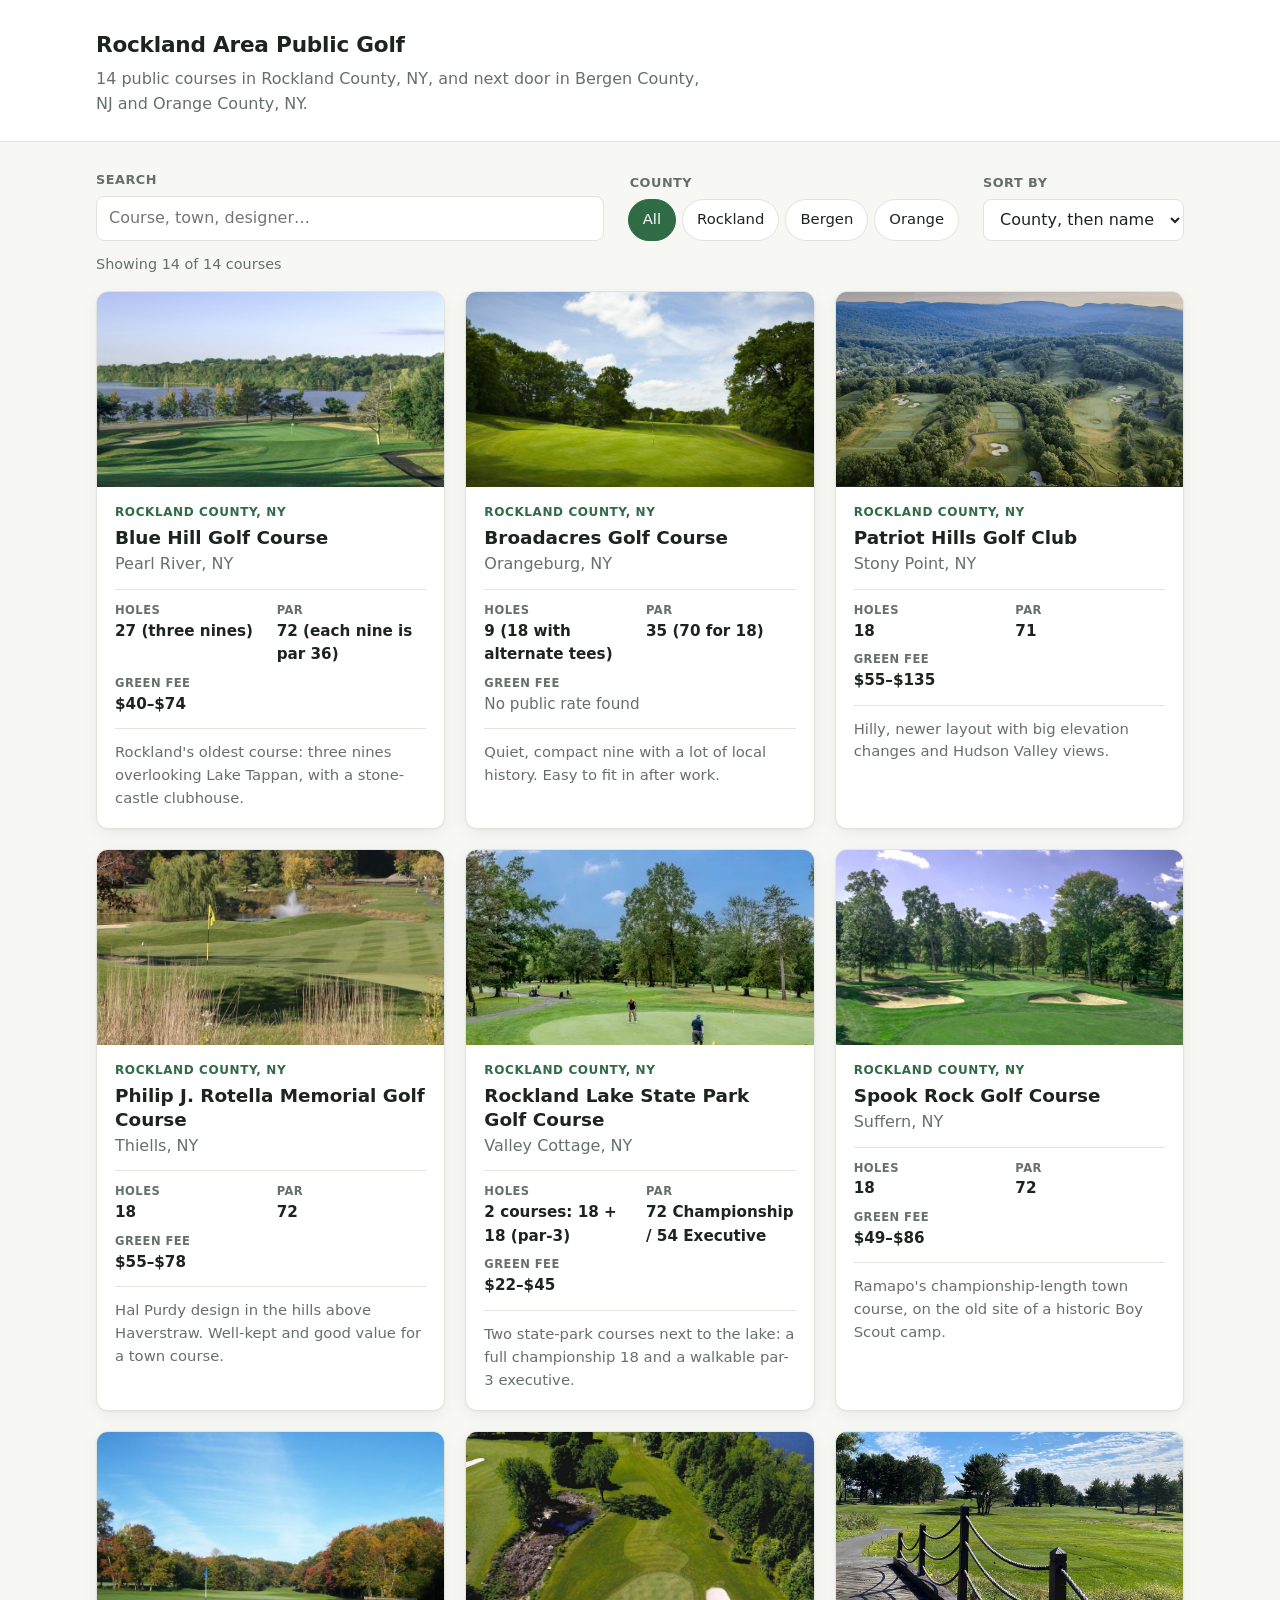
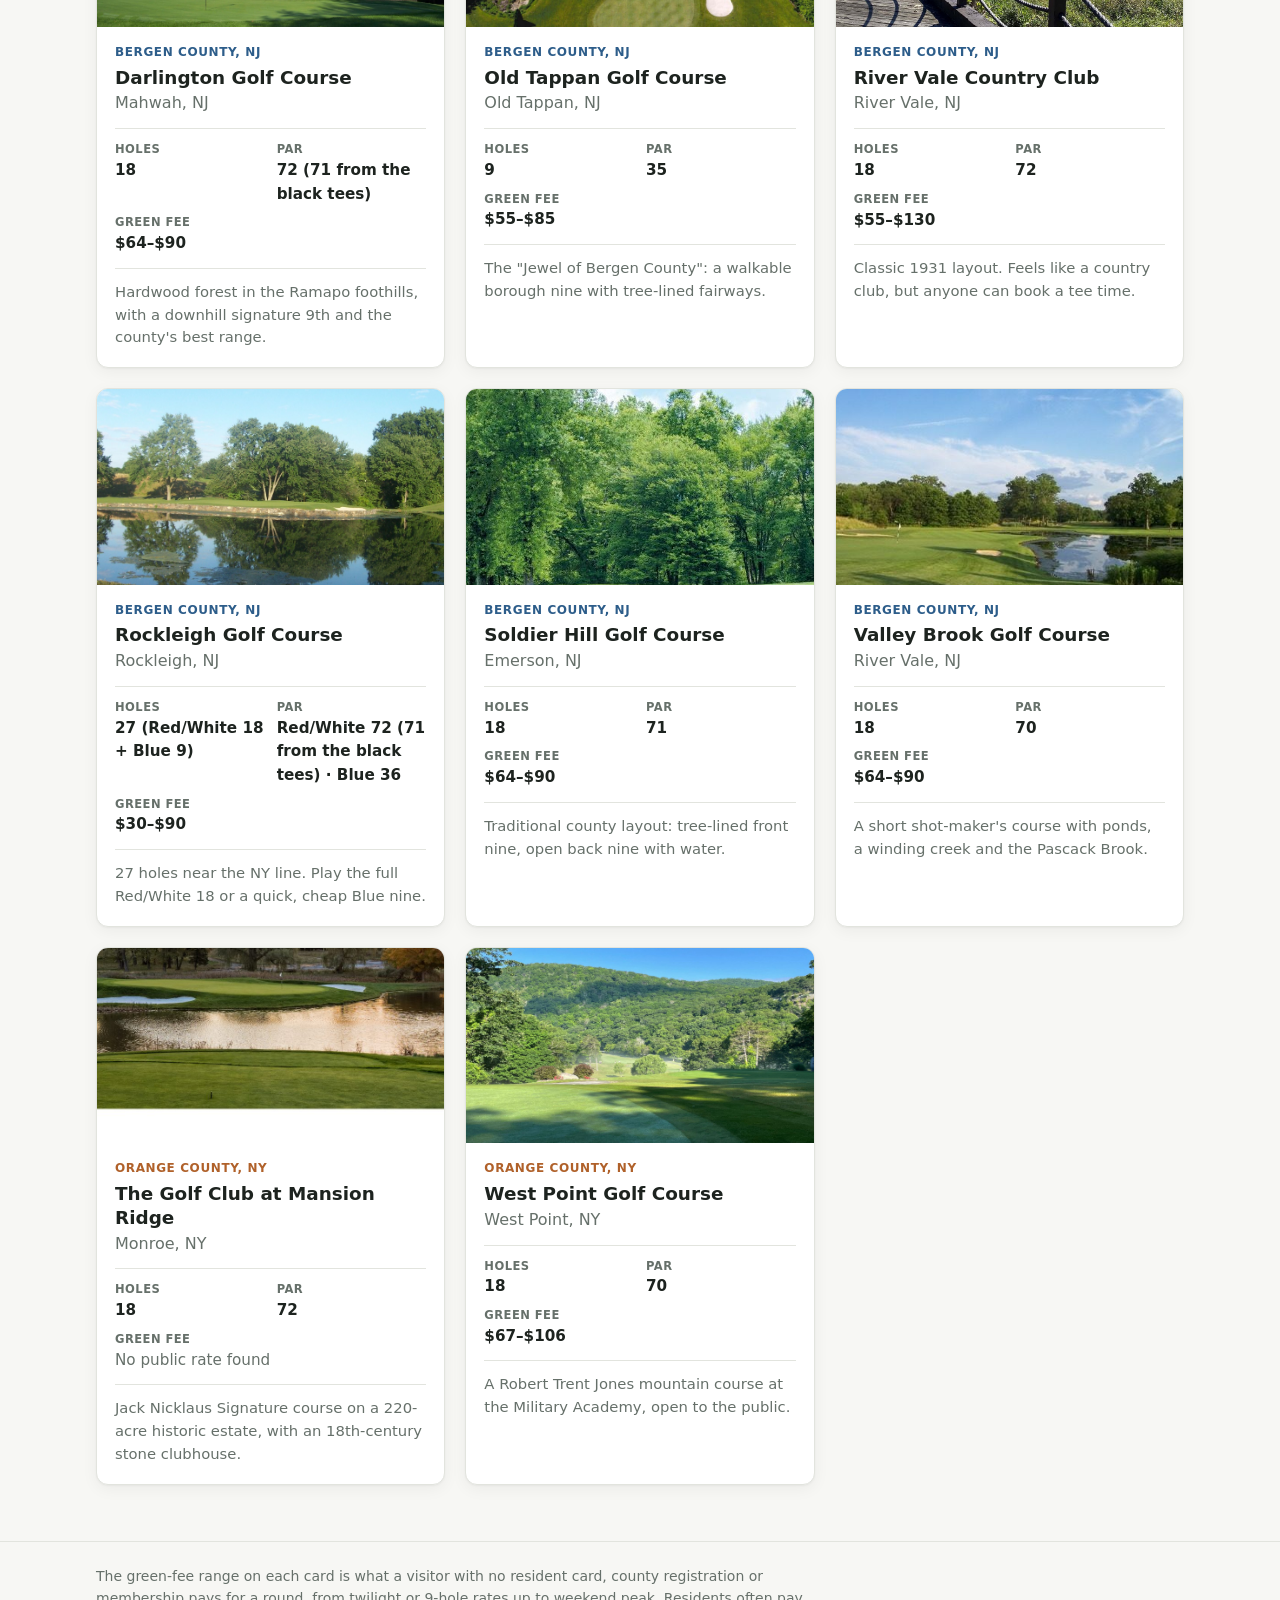
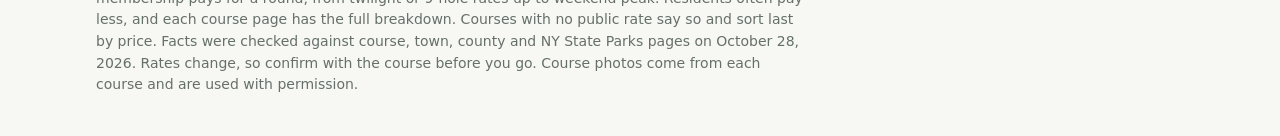
==== index.html @ 6b773caf "Add Rockland area public golf directory Static site (HTML, CSS, JS) listing 14 public golf courses i" ====
<!doctype html>
<html lang="en">
<head>
  <meta charset="utf-8">
  <meta name="viewport" content="width=device-width, initial-scale=1">
  <title>Rockland Area Public Golf</title>
  <meta name="description" content="A directory of 14 public golf courses in and around Rockland County, NY, including nearby Bergen County, NJ and Orange County, NY.">
  <link rel="stylesheet" href="css/styles.css">
</head>
<body>
  <header class="site-header">
    <div class="wrap">
      <a class="brand" href="index.html">Rockland Area Public Golf</a>
      <p class="tagline">14 public courses in Rockland County, NY, and next door in Bergen County, NJ and Orange County, NY.</p>
    </div>
  </header>

  <main class="wrap">
    <section class="controls" aria-label="Filter and sort courses">
      <div class="control control--search">
        <label for="search">Search</label>
        <input id="search" type="search" placeholder="Course, town, designer…" autocomplete="off">
      </div>

      <fieldset class="control control--county">
        <legend>County</legend>
        <div class="chips" id="county-chips">
          <button type="button" class="chip is-active" data-county="All">All</button>
          <button type="button" class="chip" data-county="Rockland">Rockland</button>
          <button type="button" class="chip" data-county="Bergen">Bergen</button>
          <button type="button" class="chip" data-county="Orange">Orange</button>
        </div>
      </fieldset>

      <div class="control control--sort">
        <label for="sort">Sort by</label>
        <select id="sort">
          <option value="default">County, then name</option>
          <option value="name">Name (A–Z)</option>
          <option value="price-asc">Price: low to high</option>
          <option value="price-desc">Price: high to low</option>
          <option value="holes-desc">Holes: most first</option>
          <option value="holes-asc">Holes: fewest first</option>
        </select>
      </div>
    </section>

    <p class="result-count" id="result-count" aria-live="polite"></p>

    <section class="grid" id="grid" aria-label="Courses"></section>

    <p class="empty" id="empty" hidden>No courses match. Try clearing the search or picking “All” counties.</p>
  </main>

  <footer class="site-footer">
    <div class="wrap">
      <p>The green-fee range on each card is what a visitor with no resident card, county registration or membership pays for a round, from twilight or 9-hole rates up to weekend peak. Residents often pay less, and each course page has the full breakdown. Courses with no public rate say so and sort last by price. Facts were checked against course, town, county and NY State Parks pages on October 28, 2026. Rates change, so confirm with the course before you go. Course photos come from each course and are used with permission.</p>
    </div>
  </footer>

  <script src="js/data.js"></script>
  <script src="js/common.js"></script>
  <script src="js/home.js"></script>
</body>
</html>
---- css/styles.css ----
:root {
  --bg: #f7f7f4;
  --surface: #ffffff;
  --text: #1d231f;
  --muted: #66706a;
  --border: #e2e4de;
  --accent: #2f6b45;
  --accent-ink: #ffffff;
  --rockland: #2f6b45;
  --bergen: #2d5d8a;
  --orange: #b0612a;
  --radius: 12px;
  --shadow: 0 1px 2px rgba(0, 0, 0, 0.04), 0 4px 16px rgba(0, 0, 0, 0.05);
}

@media (prefers-color-scheme: dark) {
  :root {
    --bg: #131714;
    --surface: #1b211d;
    --text: #e7ebe8;
    --muted: #9aa49e;
    --border: #2c342f;
    --accent: #6fbf8a;
    --accent-ink: #0f1a13;
    --rockland: #6fbf8a;
    --bergen: #7eb2e0;
    --orange: #e39a63;
    --shadow: none;
  }
}

* { box-sizing: border-box; }

html { -webkit-text-size-adjust: 100%; }

body {
  margin: 0;
  background: var(--bg);
  color: var(--text);
  font: 16px/1.55 system-ui, -apple-system, "Segoe UI", Roboto, Helvetica, Arial, sans-serif;
}

a { color: var(--accent); }

.wrap {
  max-width: 1120px;
  margin: 0 auto;
  padding: 0 16px;
}

.muted { color: var(--muted); font-weight: 400; }

/* ---------- Header / footer ---------- */

.site-header {
  background: var(--surface);
  border-bottom: 1px solid var(--border);
  padding: 28px 0 24px;
}
.site-header--slim { padding: 16px 0; }

.brand {
  font-size: 1.35rem;
  font-weight: 700;
  letter-spacing: -0.01em;
  color: var(--text);
  text-decoration: none;
}
.site-header--slim .brand { font-size: 1.05rem; }

.tagline {
  margin: 6px 0 0;
  color: var(--muted);
  max-width: 60ch;
}

.site-footer {
  margin-top: 56px;
  border-top: 1px solid var(--border);
  padding: 24px 0 40px;
  color: var(--muted);
  font-size: 0.875rem;
}
.site-footer p { max-width: 80ch; margin: 0; }

/* ---------- Controls ---------- */

.controls {
  display: flex;
  flex-wrap: wrap;
  gap: 16px 24px;
  align-items: flex-end;
  margin: 28px 0 8px;
}

.control label,
.control legend {
  display: block;
  font-size: 0.8rem;
  font-weight: 600;
  color: var(--muted);
  margin-bottom: 6px;
  text-transform: uppercase;
  letter-spacing: 0.04em;
}

.control--search { flex: 1 1 260px; }

fieldset.control { border: 0; padding: 0; margin: 0; }

input[type="search"],
select {
  width: 100%;
  font: inherit;
  color: var(--text);
  background: var(--surface);
  border: 1px solid var(--border);
  border-radius: 8px;
  padding: 9px 12px;
  min-height: 42px;
}
input[type="search"]:focus,
select:focus,
.chip:focus-visible,
.card-link:focus-visible,
.btn:focus-visible {
  outline: 2px solid var(--accent);
  outline-offset: 2px;
}

.chips { display: flex; flex-wrap: wrap; gap: 6px; }

.chip {
  font: inherit;
  font-size: 0.925rem;
  color: var(--text);
  background: var(--surface);
  border: 1px solid var(--border);
  border-radius: 999px;
  padding: 8px 14px;
  min-height: 42px;
  cursor: pointer;
}
.chip:hover { border-color: var(--accent); }
.chip.is-active {
  background: var(--accent);
  border-color: var(--accent);
  color: var(--accent-ink);
}

.result-count {
  color: var(--muted);
  font-size: 0.9rem;
  margin: 12px 0 16px;
}

.empty {
  text-align: center;
  color: var(--muted);
  padding: 48px 0;
}

/* ---------- Cards ---------- */

.grid {
  display: grid;
  grid-template-columns: repeat(auto-fill, minmax(300px, 1fr));
  gap: 20px;
}

.card {
  background: var(--surface);
  border: 1px solid var(--border);
  border-radius: var(--radius);
  box-shadow: var(--shadow);
  overflow: hidden;
  transition: transform 0.15s ease, border-color 0.15s ease;
}
.card:hover { transform: translateY(-2px); border-color: var(--accent); }

.card-link {
  display: flex;
  flex-direction: column;
  height: 100%;
  color: inherit;
  text-decoration: none;
}

.card-body { padding: 16px 18px 18px; }

.county-tag {
  margin: 0 0 4px;
  font-size: 0.75rem;
  font-weight: 700;
  letter-spacing: 0.05em;
  text-transform: uppercase;
}
.county-tag.county-rockland { color: var(--rockland); }
.county-tag.county-bergen { color: var(--bergen); }
.county-tag.county-orange { color: var(--orange); }

.card-title {
  margin: 0;
  font-size: 1.15rem;
  line-height: 1.3;
}

.card-town { margin: 2px 0 12px; color: var(--muted); }

.card-stats {
  display: grid;
  grid-template-columns: 1fr 1fr;
  gap: 8px 12px;
  margin: 0 0 12px;
  padding: 12px 0;
  border-top: 1px solid var(--border);
  border-bottom: 1px solid var(--border);
}
.card-stats dt {
  font-size: 0.72rem;
  font-weight: 600;
  text-transform: uppercase;
  letter-spacing: 0.04em;
  color: var(--muted);
}
.card-stats dd { margin: 0; font-weight: 600; font-size: 0.95rem; }
.card-fee { grid-column: 1 / -1; }

.card-vibe { margin: 0; font-size: 0.925rem; color: var(--muted); }

/* ---------- Photos & placeholders ---------- */

.photo {
  display: block;
  width: 100%;
  object-fit: cover;
  background: var(--border);
}
.photo--card { aspect-ratio: 16 / 9; }
.photo--hero { aspect-ratio: 21 / 9; border-radius: var(--radius); margin: 16px 0 28px; }
.photo--hero + .photo-credit { margin: -20px 0 28px; font-size: 0.8rem; color: var(--muted); text-align: right; }

.photo--placeholder {
  position: relative;
  display: flex;
  flex-direction: column;
  align-items: center;
  justify-content: center;
  gap: 4px;
  color: rgba(255, 255, 255, 0.92);
  --tone: var(--rockland);
  background:
    radial-gradient(120% 80% at 50% 120%, rgba(255, 255, 255, 0.18), transparent 60%),
    linear-gradient(160deg, var(--tone), color-mix(in srgb, var(--tone) 60%, #000));
}
.photo--placeholder.county-bergen { --tone: var(--bergen); }
.photo--placeholder.county-orange { --tone: var(--orange); }

@media (prefers-color-scheme: dark) {
  .photo--placeholder { color: rgba(0, 0, 0, 0.75); }
}

.photo--placeholder .flag { width: 28px; height: 28px; opacity: 0.85; }
.ph-initials { font-size: 2rem; font-weight: 700; letter-spacing: 0.04em; line-height: 1; }
.ph-note { font-size: 0.75rem; text-transform: uppercase; letter-spacing: 0.08em; opacity: 0.8; }
.photo--hero .ph-initials { font-size: 3.25rem; }
.photo--hero .flag { width: 40px; height: 40px; }

/* ---------- Detail page ---------- */

.back { margin: 24px 0 12px; }
.back a { text-decoration: none; font-weight: 600; }

.detail-head h1 {
  margin: 0;
  font-size: clamp(1.6rem, 4vw, 2.3rem);
  line-height: 1.15;
  letter-spacing: -0.01em;
}
.detail-town { margin: 4px 0 0; color: var(--muted); font-size: 1.05rem; }

.detail-layout {
  display: grid;
  grid-template-columns: minmax(0, 1fr) 340px;
  gap: 40px;
  align-items: start;
}

.writeup { max-width: 68ch; }
.writeup h2 { font-size: 1.1rem; margin: 32px 0 8px; }
.vibe-lead { font-size: 1.15rem; font-weight: 500; margin-top: 0; }

.fee-big { font-size: 1.6rem; font-weight: 700; margin: 0 0 4px; }
.fee-note { color: var(--muted); margin: 0; }

.sources { padding-left: 1.1em; margin: 0; }
.sources li { margin: 4px 0; overflow-wrap: anywhere; }

.facts-box {
  background: var(--surface);
  border: 1px solid var(--border);
  border-radius: var(--radius);
  box-shadow: var(--shadow);
  padding: 20px;
  position: sticky;
  top: 16px;
}
.facts-box h2 { font-size: 1rem; margin: 0 0 8px; }
.facts-box dl { margin: 0; }

.fact {
  padding: 10px 0;
  border-bottom: 1px solid var(--border);
}
.fact:last-child { border-bottom: 0; }
.fact dt {
  font-size: 0.72rem;
  font-weight: 600;
  text-transform: uppercase;
  letter-spacing: 0.04em;
  color: var(--muted);
}
.fact dd { margin: 2px 0 0; overflow-wrap: anywhere; }
.fact-note { display: block; color: var(--muted); font-size: 0.85rem; margin-top: 2px; }

.dir-mark { color: var(--muted); text-decoration: none; cursor: help; }
.dir-legend { font-size: 0.8rem; color: var(--muted); margin: 14px 0 0; }

.facts-actions { display: flex; flex-wrap: wrap; gap: 8px; margin-top: 16px; }

.btn {
  flex: 1 1 auto;
  text-align: center;
  font-weight: 600;
  text-decoration: none;
  padding: 10px 14px;
  border-radius: 8px;
  border: 1px solid var(--accent);
  color: var(--accent);
  background: transparent;
}
.btn--primary { background: var(--accent); color: var(--accent-ink); }
.btn:hover { filter: brightness(1.08); }

.pager {
  display: grid;
  grid-template-columns: 1fr 1fr;
  gap: 16px;
  margin-top: 48px;
}
.pager-link {
  display: flex;
  flex-direction: column;
  gap: 2px;
  padding: 16px 18px;
  background: var(--surface);
  border: 1px solid var(--border);
  border-radius: var(--radius);
  text-decoration: none;
  color: var(--text);
}
.pager-link:hover { border-color: var(--accent); }
.pager-link--next { text-align: right; }
.pager-dir { font-size: 0.8rem; font-weight: 600; color: var(--accent); }
.pager-name { font-weight: 600; }

@media (max-width: 820px) {
  .detail-layout { grid-template-columns: 1fr; gap: 24px; }
  .facts-box { position: static; }
  .photo--hero { aspect-ratio: 16 / 9; }
}

@media (max-width: 520px) {
  .grid { grid-template-columns: 1fr; }
  .pager { grid-template-columns: 1fr; }
  .pager-link--next { text-align: left; }
  .control--sort { flex: 1 1 100%; }
}
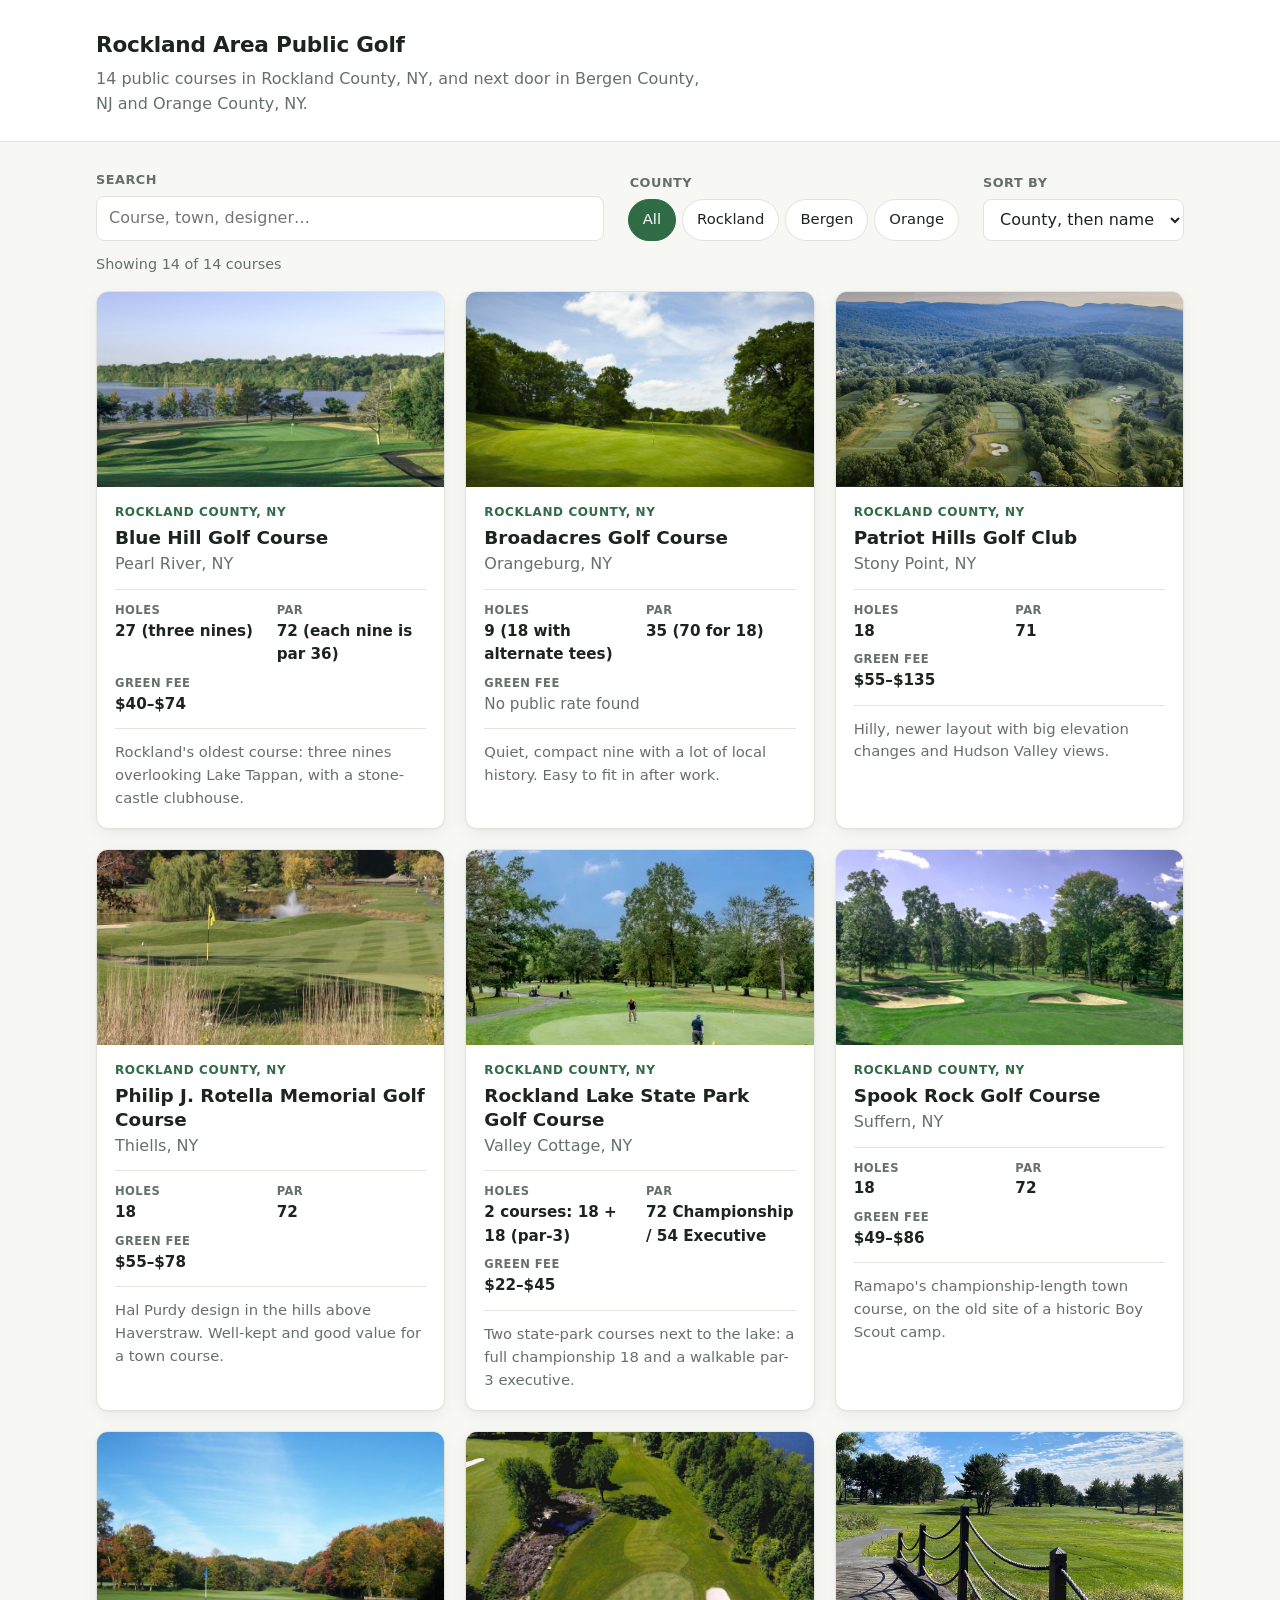
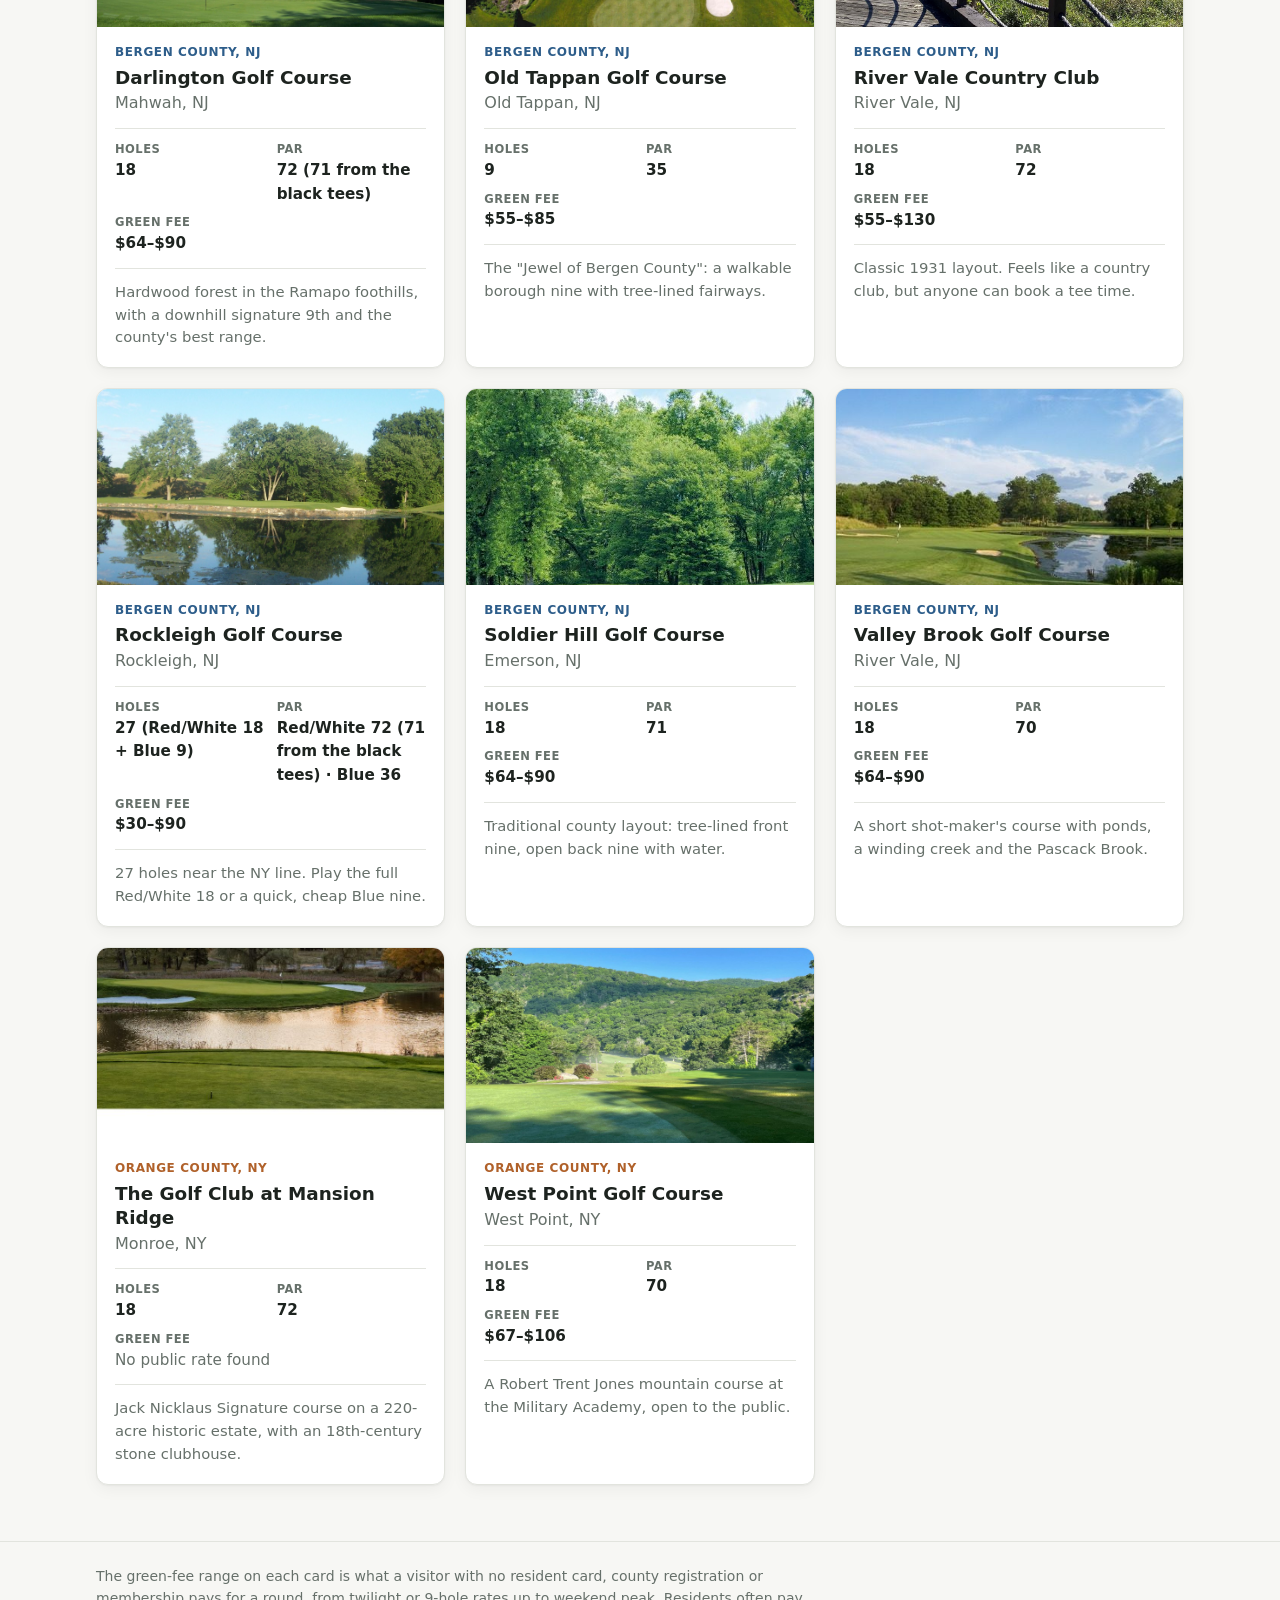
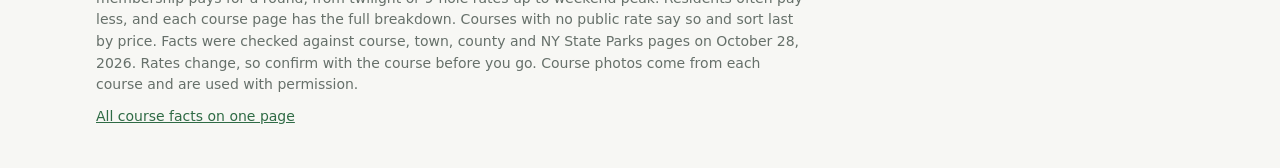
==== commit 38994e3e: "Add a plain course-facts page for chatbots and search engines The site renders course content with J" ====
--- a/index.html
+++ b/index.html
@@ -55,6 +55,7 @@
   <footer class="site-footer">
     <div class="wrap">
       <p>The green-fee range on each card is what a visitor with no resident card, county registration or membership pays for a round, from twilight or 9-hole rates up to weekend peak. Residents often pay less, and each course page has the full breakdown. Courses with no public rate say so and sort last by price. Facts were checked against course, town, county and NY State Parks pages on October 28, 2026. Rates change, so confirm with the course before you go. Course photos come from each course and are used with permission.</p>
+      <p><a href="course-facts.html">All course facts on one page</a></p>
     </div>
   </footer>
 
--- a/css/styles.css
+++ b/css/styles.css
@@ -82,6 +82,7 @@
   font-size: 0.875rem;
 }
 .site-footer p { max-width: 80ch; margin: 0; }
+.site-footer p + p { margin-top: 10px; }
 
 /* ---------- Controls ---------- */
 
